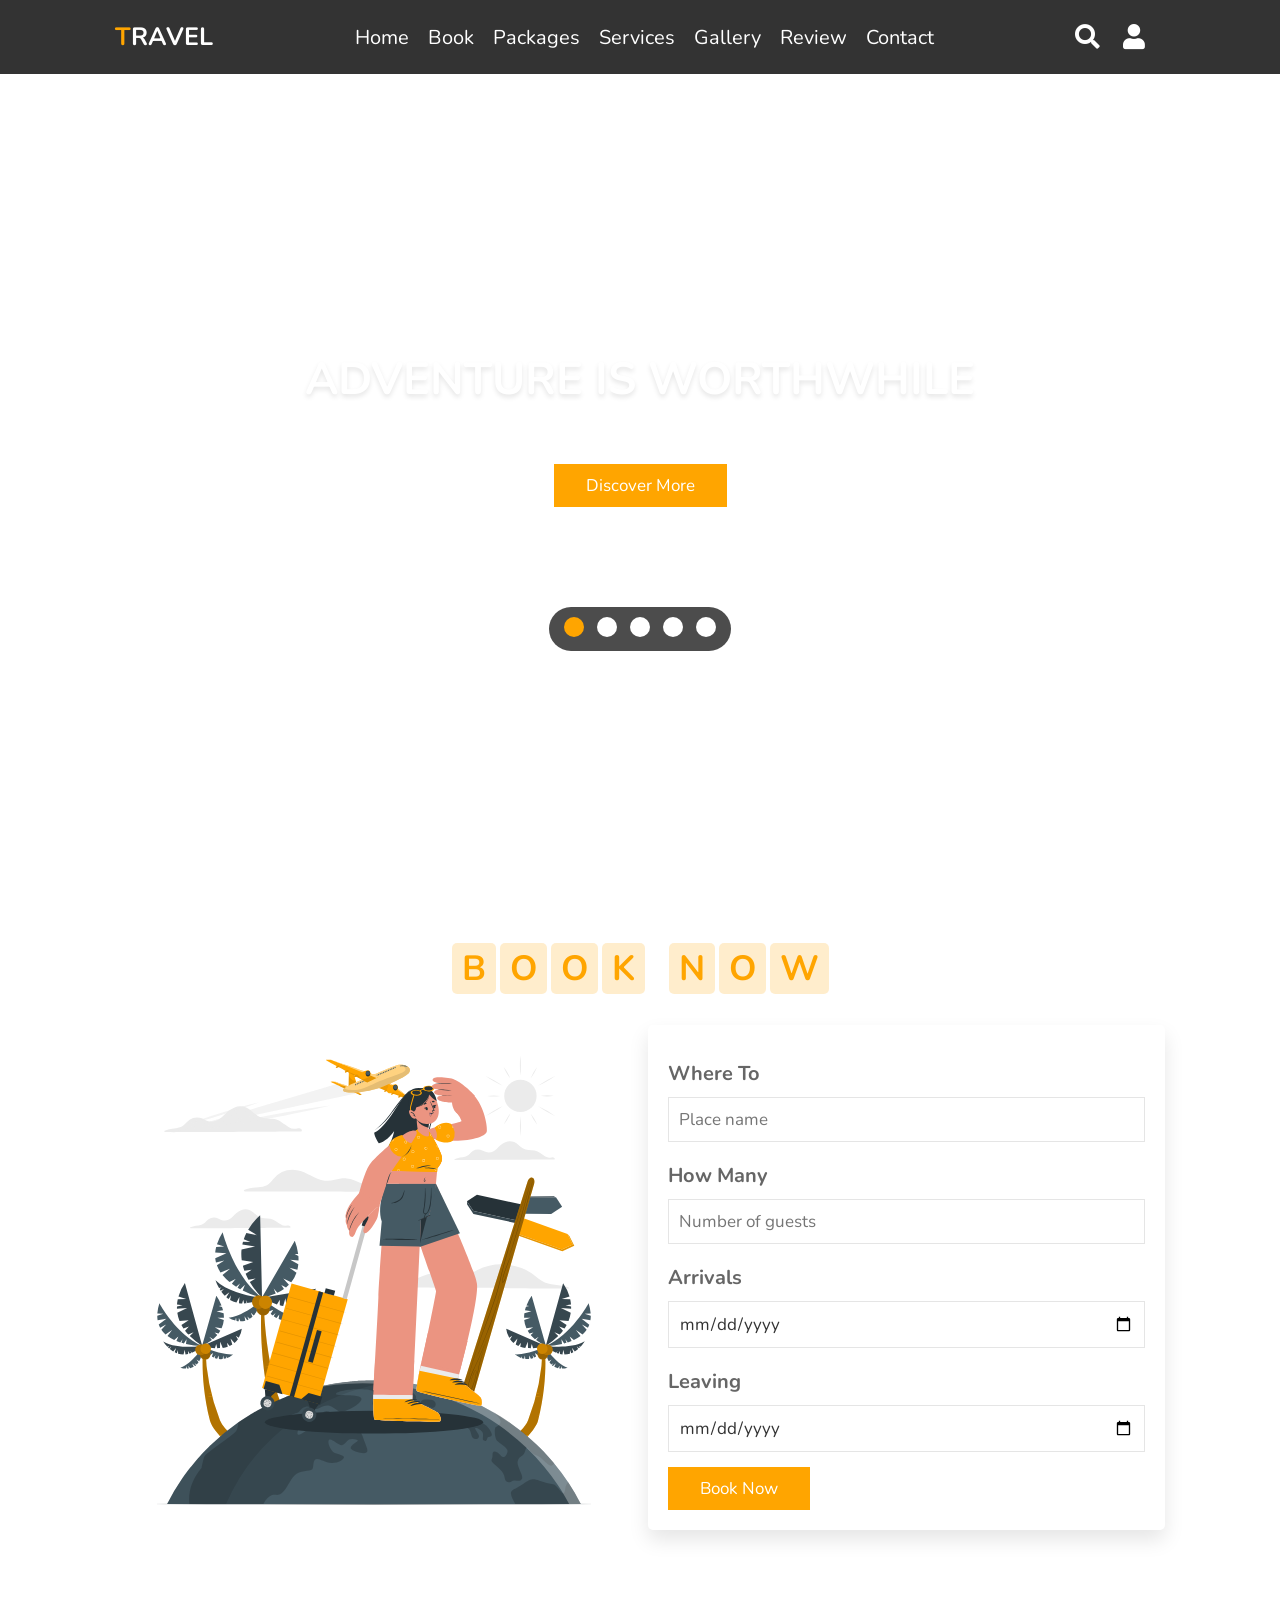
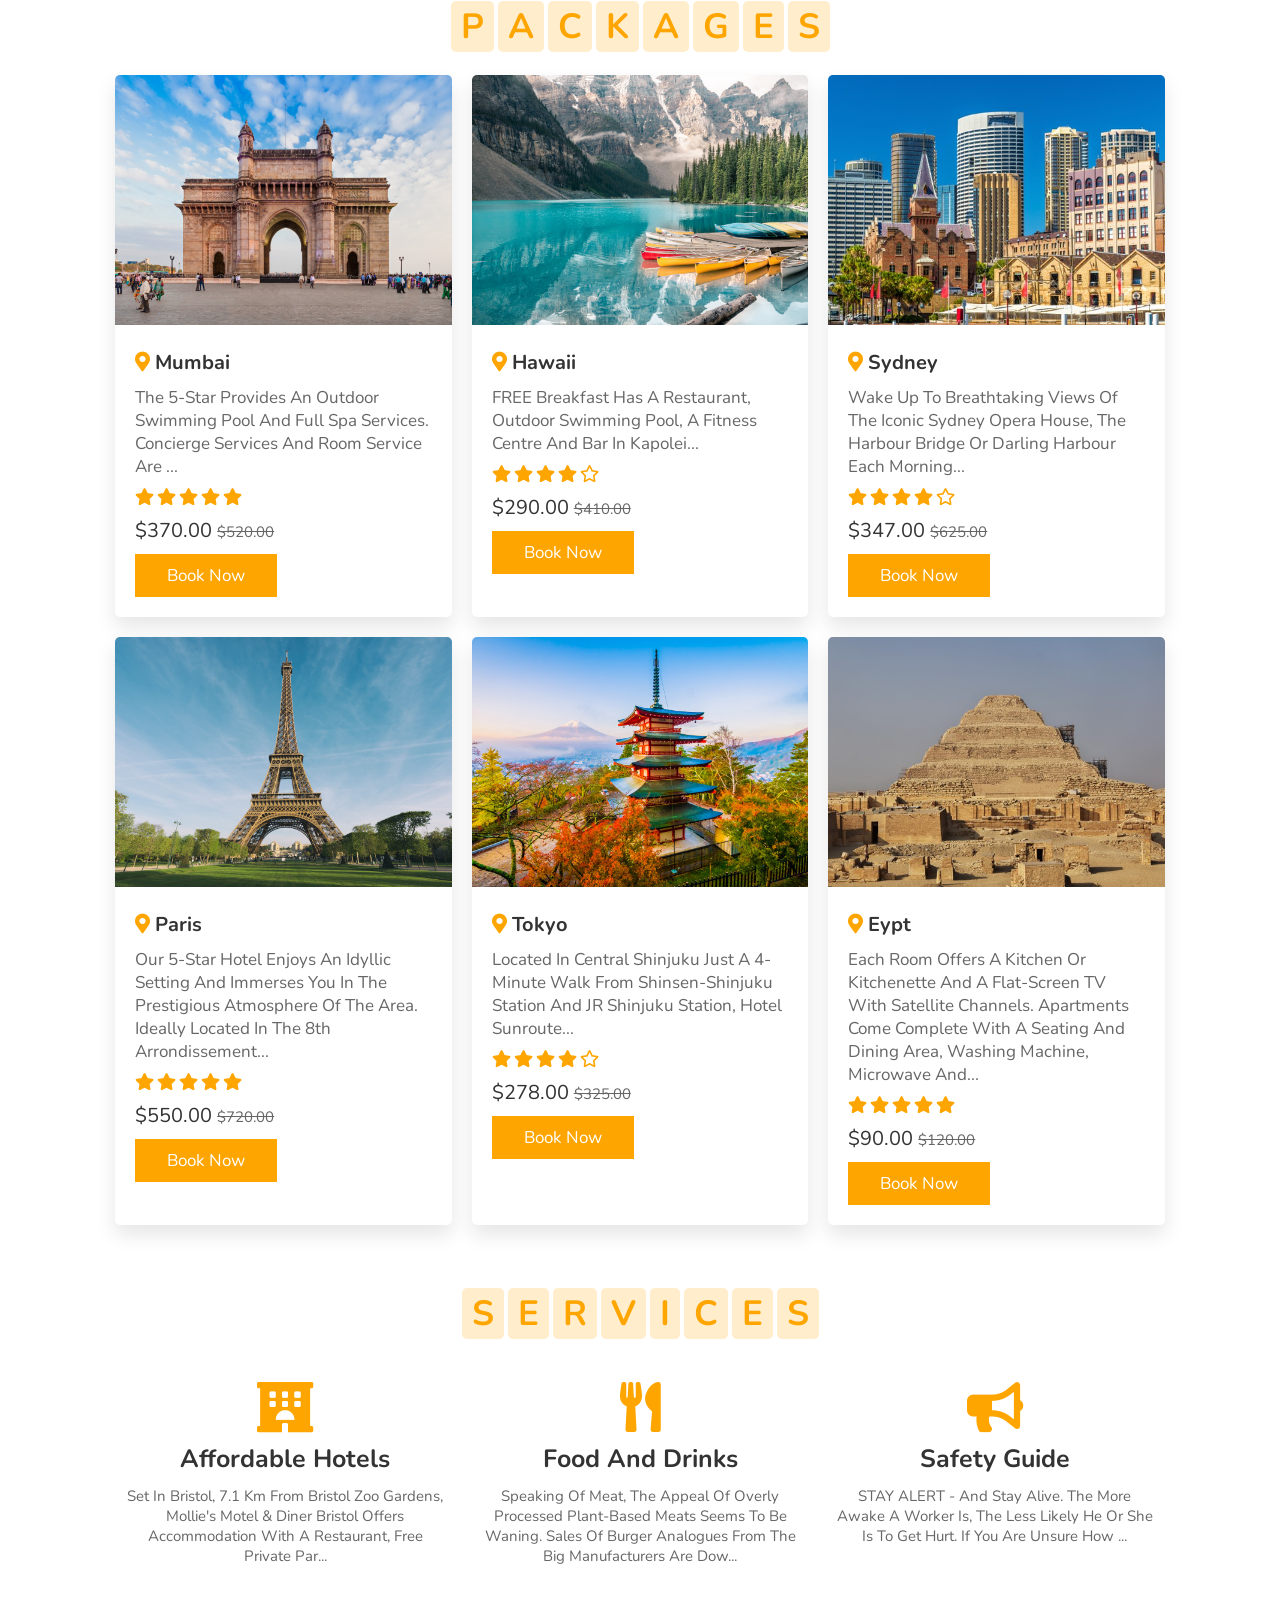
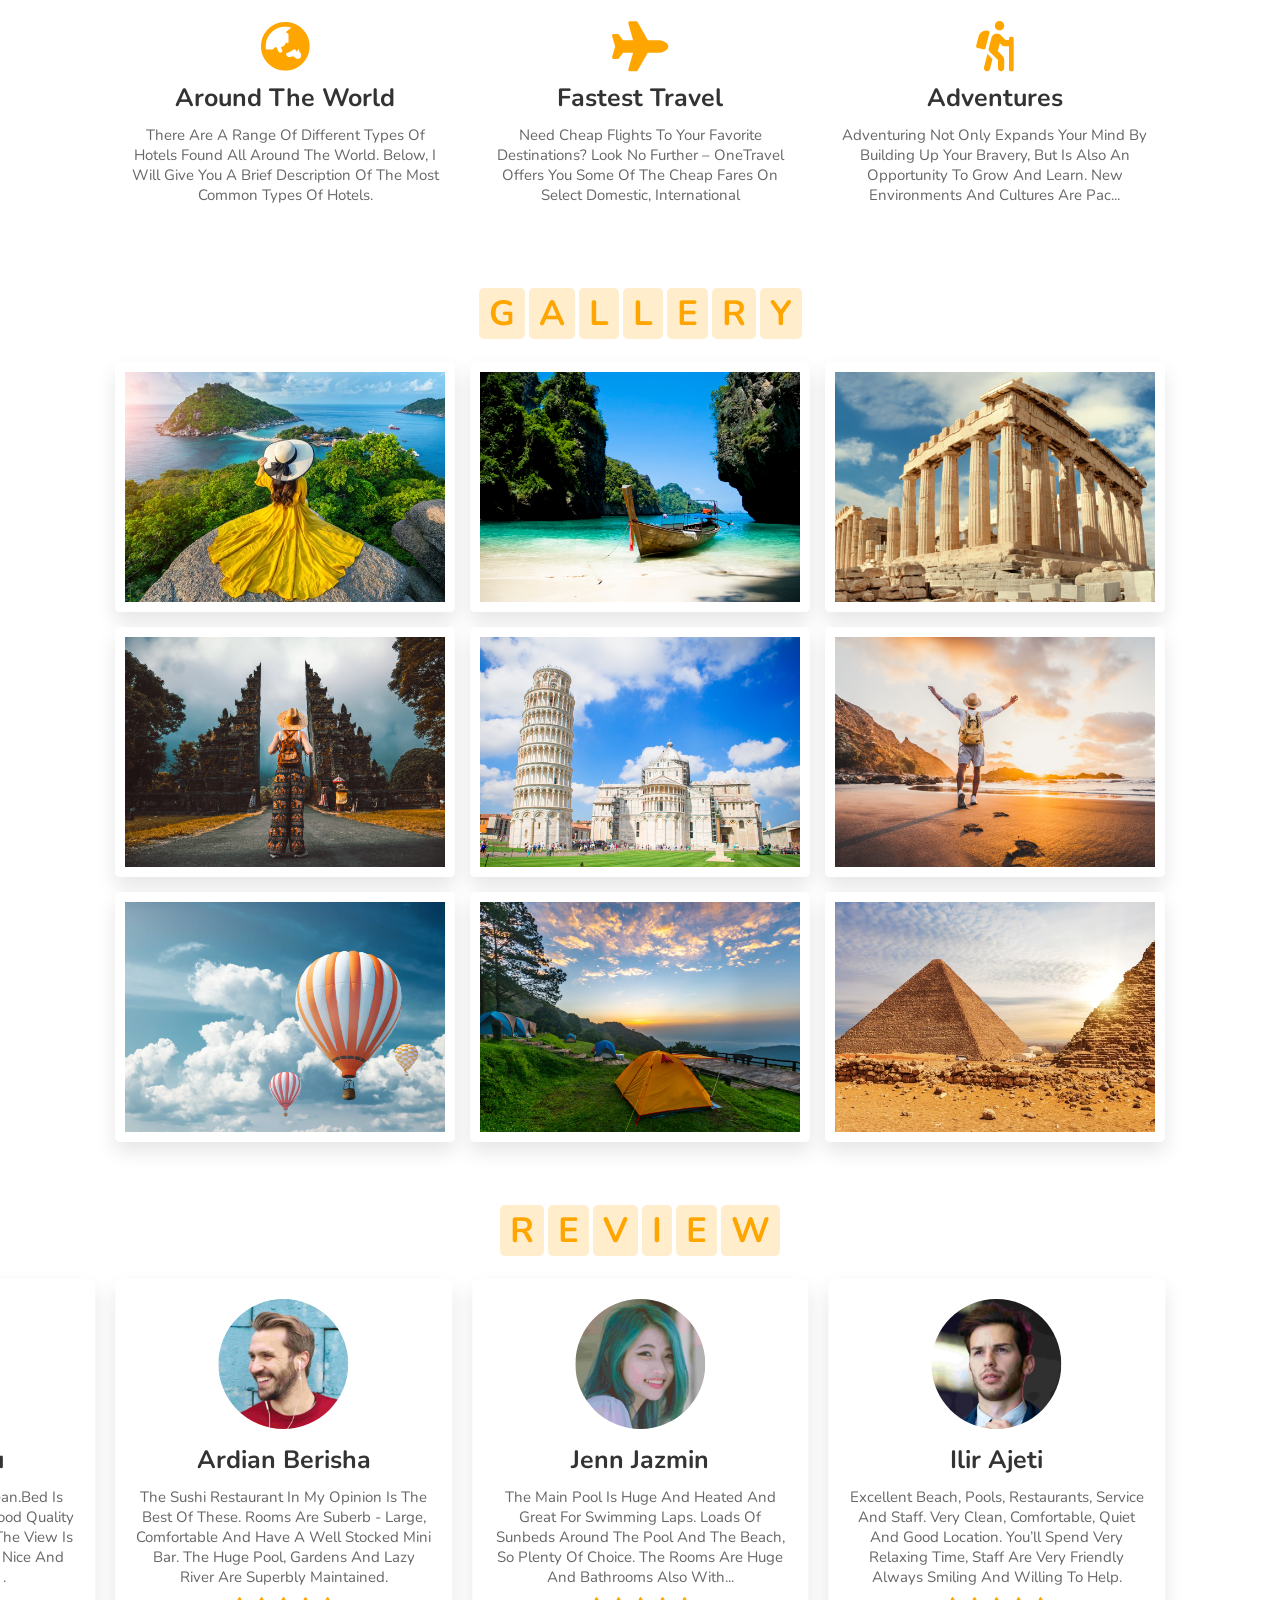
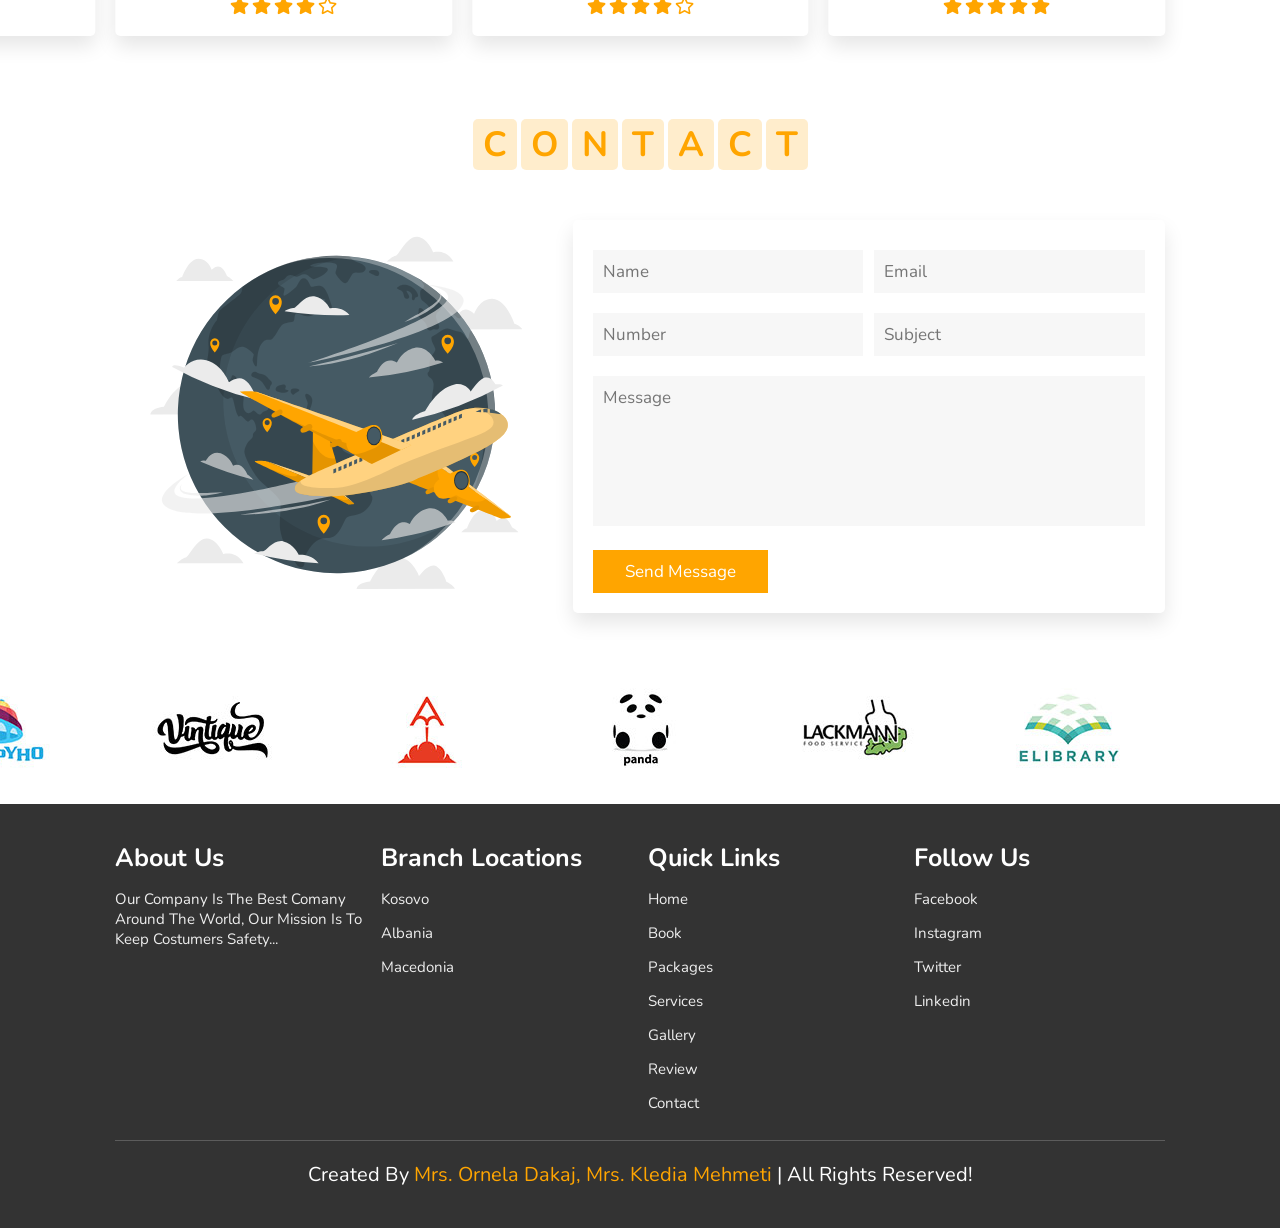
==== index.html @ db39c461 "'edited'" ====
<!DOCTYPE html>
<html lang="en">
<head>
    <meta charset="UTF-8">
    <meta name="viewport" content="width=device-width, initial-scale=1.0">
    <title>Travel</title>

    <link rel="stylesheet" href="https://unpkg.com/swiper/swiper-bundle.min.css" />

    <!-- font awesome cdn link  -->
    <link rel="stylesheet" href="https://cdnjs.cloudflare.com/ajax/libs/font-awesome/5.15.3/css/all.min.css">

    <!-- custom css file link  -->
    <link rel="stylesheet" href="style.css">

</head>
<body>
    
<!-- header section starts  -->

<header>

    <div id="menu-bar" class="fas fa-bars"></div>

    <a href="#" class="logo"><span>T</span>ravel</a>

    <nav class="navbar">
        <a href="#home">home</a>
        <a href="#book">book</a>
        <a href="#packages">packages</a>
        <a href="#services">services</a>
        <a href="#gallery">gallery</a>
        <a href="#review">review</a>
        <a href="#contact">contact</a>
    </nav>

    <div class="icons">
        <i class="fas fa-search" id="search-btn"></i>
        <i class="fas fa-user" id="login-btn"></i>
    </div>

    <form action="" class="search-bar-container">
        <input type="search" id="search-bar" placeholder="search here...">
        <label for="search-bar" class="fas fa-search"></label>
    </form>

</header>

<!-- header section ends -->

<!-- login form container  -->

<div class="login-form-container">

    <i class="fas fa-times" id="form-close"></i>

    <form action="">
        <h3>login</h3>
        <input type="email" class="box" placeholder="enter your email">
        <input type="password" class="box" placeholder="enter your password">
        <input type="submit" value="login now" class="btn">
        <input type="checkbox" id="remember">
        <label for="remember">remember me</label>
        <p>forget password? <a href="resetpassword.html">click here</a></p>
        <p>don't have and account? <a href="register.html">register now</a></p>
    </form>

</div>

<!-- home section starts  -->

<section class="home" id="home">

    <div class="content">
        <h3>adventure is worthwhile</h3>
        <p>dicover new places with us, adventure awaits</p>
        <a href="#" class="btn">discover more</a>
    </div>

    <div class="controls">
        <span class="vid-btn active" data-src="images/vid-1.mp4"></span>
        <span class="vid-btn" data-src="images/vid-2.mp4"></span>
        <span class="vid-btn" data-src="images/vid-3.mp4"></span>
        <span class="vid-btn" data-src="images/vid-4.mp4"></span>
        <span class="vid-btn" data-src="images/vid-5.mp4"></span>
    </div>

    <div class="video-container">
        <video src="images/vid-1.mp4" id="video-slider" loop autoplay muted></video>
    </div>

</section>

<!-- home section ends -->

<!-- book section starts  -->

<section class="book" id="book">

    <h1 class="heading">
        <span>b</span>
        <span>o</span>
        <span>o</span>
        <span>k</span>
        <span class="space"></span>
        <span>n</span>
        <span>o</span>
        <span>w</span>
    </h1>

    <div class="row">

        <div class="image">
            <img src="images/book-img.svg" alt="">
        </div>

        <form action="">
            <div class="inputBox">
                <h3>where to</h3>
                <input type="text" placeholder="Place name">
            </div>
            <div class="inputBox">
                <h3>how many</h3>
                <input type="number" placeholder="Number of guests">
            </div>
            <div class="inputBox">
                <h3>arrivals</h3>
                <input type="date">
            </div>
            <div class="inputBox">
                <h3>leaving</h3>
                <input type="date">
            </div>
            <input type="submit" class="btn" value="book now">
        </form>

    </div>

</section>

<!-- book section ends -->

<!-- packages section starts  -->

<section class="packages" id="packages">

    <h1 class="heading">
        <span>p</span>
        <span>a</span>
        <span>c</span>
        <span>k</span>
        <span>a</span>
        <span>g</span>
        <span>e</span>
        <span>s</span>
    </h1>

    <div class="box-container">

        <div class="box">
            <img src="images/p-1.jpg" alt="">
            <div class="content">
                <h3> <i class="fas fa-map-marker-alt"></i> mumbai </h3>
                <p>The 5-star provides an outdoor swimming pool and full spa services. Concierge services and room service are ...</p>
                <div class="stars">
                    <i class="fas fa-star"></i>
                    <i class="fas fa-star"></i>
                    <i class="fas fa-star"></i>
                    <i class="fas fa-star"></i>
                    <i class="fas fa-star"></i>
                </div>
                <div class="price"> $370.00 <span>$520.00</span> </div>
                <a href="#" class="btn">book now</a>
            </div>
        </div>

        <div class="box">
            <img src="images/p-2.jpg" alt="">
            <div class="content">
                <h3> <i class="fas fa-map-marker-alt"></i> hawaii </h3>
                <p>FREE Breakfast has a restaurant, outdoor swimming pool, a fitness centre and bar in Kapolei...</p>
                <div class="stars">
                    <i class="fas fa-star"></i>
                    <i class="fas fa-star"></i>
                    <i class="fas fa-star"></i>
                    <i class="fas fa-star"></i>
                    <i class="far fa-star"></i>
                </div>
                <div class="price"> $290.00 <span>$410.00</span> </div>
                <a href="#" class="btn">book now</a>
            </div>
        </div>

        <div class="box">
            <img src="images/p-3.jpg" alt="">
            <div class="content">
                <h3> <i class="fas fa-map-marker-alt"></i> sydney </h3>
                <p>Wake up to breathtaking views of the iconic Sydney Opera House, the Harbour Bridge or Darling Harbour each morning...</p>
                <div class="stars">
                    <i class="fas fa-star"></i>
                    <i class="fas fa-star"></i>
                    <i class="fas fa-star"></i>
                    <i class="fas fa-star"></i>
                    <i class="far fa-star"></i>
                </div>
                <div class="price"> $347.00 <span>$625.00</span> </div>
                <a href="#" class="btn">book now</a>
            </div>
        </div>

        <div class="box">
            <img src="images/p-4.jpg" alt="">
            <div class="content">
                <h3> <i class="fas fa-map-marker-alt"></i> paris </h3>
                <p>Our 5-star hotel enjoys an idyllic setting and immerses you in the prestigious atmosphere of the area. Ideally located in the 8th arrondissement...</p>
                <div class="stars">
                    <i class="fas fa-star"></i>
                    <i class="fas fa-star"></i>
                    <i class="fas fa-star"></i>
                    <i class="fas fa-star"></i>
                    <i class="fas fa-star"></i>
                </div>
                <div class="price"> $550.00 <span>$720.00</span> </div>
                <a href="#" class="btn">book now</a>
            </div>
        </div>

        <div class="box">
            <img src="images/p-5.jpg" alt="">
            <div class="content">
                <h3> <i class="fas fa-map-marker-alt"></i> tokyo </h3>
                <p>Located in central Shinjuku just a 4-minute walk from Shinsen-Shinjuku Station and JR Shinjuku Station, Hotel Sunroute...</p>
                <div class="stars">
                    <i class="fas fa-star"></i>
                    <i class="fas fa-star"></i>
                    <i class="fas fa-star"></i>
                    <i class="fas fa-star"></i>
                    <i class="far fa-star"></i>
                </div>
                <div class="price"> $278.00 <span>$325.00</span> </div>
                <a href="#" class="btn">book now</a>
            </div>
        </div>

        <div class="box">
            <img src="images/p-6.jpg" alt="">
            <div class="content">
                <h3> <i class="fas fa-map-marker-alt"></i> eypt </h3>
                <p>Each room offers a kitchen or kitchenette and a flat-screen TV with satellite channels. Apartments come complete with a seating and dining area, washing machine, microwave and...</p>
                <div class="stars">
                    <i class="fas fa-star"></i>
                    <i class="fas fa-star"></i>
                    <i class="fas fa-star"></i>
                    <i class="fas fa-star"></i>
                    <i class="fas fa-star"></i>
                </div>
                <div class="price"> $90.00 <span>$120.00</span> </div>
                <a href="#" class="btn">book now</a>
            </div>
        </div>

    </div>

</section>

<!-- packages section ends -->

<!-- services section starts  -->

<section class="services" id="services">

    <h1 class="heading">
        <span>s</span>
        <span>e</span>
        <span>r</span>
        <span>v</span>
        <span>i</span>
        <span>c</span>
        <span>e</span>
        <span>s</span>
    </h1>

    <div class="box-container">

        <div class="box">
            <i class="fas fa-hotel"></i>
            <h3>affordable hotels</h3>
            <p>Set in Bristol, 7.1 km from Bristol Zoo Gardens, Mollie's Motel & Diner Bristol offers accommodation with a restaurant, free private par...</p>
        </div>
        <div class="box">
            <i class="fas fa-utensils"></i>
            <h3>food and drinks</h3>
            <p>Speaking of meat, the appeal of overly processed plant-based meats seems to be waning. Sales of burger analogues from the big manufacturers are dow...</p>
        </div>
        <div class="box">
            <i class="fas fa-bullhorn"></i>
            <h3>safety guide</h3>
            <p>STAY ALERT - and stay alive. The more awake a worker is, the less likely he or she is to get hurt. If you are unsure how ...</p>
        </div>
        <div class="box">
            <i class="fas fa-globe-asia"></i>
            <h3>around the world</h3>
            <p>There are a range of different types of hotels found all around the world. Below, I will give you a brief description of the most common types of hotels.</p>
        </div>
        <div class="box">
            <i class="fas fa-plane"></i>
            <h3>fastest travel</h3>
            <p>Need cheap flights to your favorite destinations? Look no further – OneTravel offers you some of the cheap fares on select domestic, international</p>
        </div>
        <div class="box">
            <i class="fas fa-hiking"></i>
            <h3>adventures</h3>
            <p>Adventuring not only expands your mind by building up your bravery, but is also an opportunity to grow and learn. New environments and cultures are pac...</p>
        </div>

    </div>

</section>

<!-- services section ends -->

<!-- gallery section starts  -->

<section class="gallery" id="gallery">

    <h1 class="heading">
        <span>g</span>
        <span>a</span>
        <span>l</span>
        <span>l</span>
        <span>e</span>
        <span>r</span>
        <span>y</span>
    </h1>

    <div class="box-container">

        <div class="box">
            <img src="images/g-1.jpg" alt="">
            <div class="content">
                <h3>Albania</h3>    
                <a href="#" class="btn">see more</a>
            </div>
        </div>
        <div class="box">
            <img src="images/g-2.jpg" alt="">
            <div class="content">
                <h3>Maldives</h3>
                <a href="#" class="btn">see more</a>
            </div>
        </div>
        <div class="box">
            <img src="images/g-3.jpg" alt="">
            <div class="content">
                <h3>Rome</h3>
                <a href="#" class="btn">see more</a>
            </div>
        </div>
        <div class="box">
            <img src="images/g-4.jpg" alt="">
            <div class="content">
                <h3>Greece</h3>
                <a href="#" class="btn">see more</a>
            </div>
        </div>
        <div class="box">
            <img src="images/g-5.jpg" alt="">
            <div class="content">
                <h3>Italy</h3>
                <a href="#" class="btn">see more</a>
            </div>
        </div>
        <div class="box">
            <img src="images/g-6.jpg" alt="">
            <div class="content">
                <h3>Mumbai</h3>
                <a href="#" class="btn">see more</a>
            </div>
        </div>
        <div class="box">
            <img src="images/g-7.jpg" alt="">
            <div class="content">
                <h3>Turkey</h3>
                <a href="#" class="btn">see more</a>
            </div>
        </div>
        <div class="box">
            <img src="images/g-8.jpg" alt="">
            <div class="content">
                <h3>Canada</h3>
                <a href="#" class="btn">see more</a>
            </div>
        </div>
        <div class="box">
            <img src="images/g-9.jpg" alt="">
            <div class="content">
                <h3>Egypt</h3>
                <a href="#" class="btn">see more</a>
            </div>
        </div>

    </div>

</section>

<!-- gallery section ends -->

<!-- review section starts  -->

<section class="review" id="review">

    <h1 class="heading">
        <span>r</span>
        <span>e</span>
        <span>v</span>
        <span>i</span>
        <span>e</span>
        <span>w</span>
    </h1>

    <div class="swiper-container review-slider">

        <div class="swiper-wrapper">

            <div class="swiper-slide">
                <div class="box">
                    <img src="images/pic1.png" alt="">
                    <h3>diola kryeziu</h3>
                    <p>Room is very spacious and clean.bed is comfortable and bed linen is good quality . I booked sea view room and the view is amazing ! The private beach is nice and easy to get a sunbed .</p>
                    <div class="stars">
                        <i class="fas fa-star"></i>
                        <i class="fas fa-star"></i>
                        <i class="fas fa-star"></i>
                        <i class="fas fa-star"></i>
                        <i class="fas fa-star"></i>
                    </div>
                </div>
            </div>
            <div class="swiper-slide">
                <div class="box">
                    <img src="images/pic2.png" alt="">
                    <h3>ardian berisha</h3>
                    <p>The Sushi restaurant in my opinion is the best of these. Rooms are suberb - large, comfortable and have a well stocked mini bar. The huge pool, gardens and lazy river are superbly maintained.</p>
                    <div class="stars">
                        <i class="fas fa-star"></i>
                        <i class="fas fa-star"></i>
                        <i class="fas fa-star"></i>
                        <i class="fas fa-star"></i>
                        <i class="far fa-star"></i>
                    </div>
                </div>
            </div>
            <div class="swiper-slide">
                <div class="box">
                    <img src="images/pic3.png" alt="">
                    <h3>jenn jazmin</h3>
                    <p>The main pool is huge and heated and great for swimming laps. Loads of sunbeds around the pool and the beach, so plenty of choice. The rooms are huge and bathrooms also with...</p>
                    <div class="stars">
                        <i class="fas fa-star"></i>
                        <i class="fas fa-star"></i>
                        <i class="fas fa-star"></i>
                        <i class="fas fa-star"></i>
                        <i class="far fa-star"></i>
                    </div>
                </div>
            </div>
            <div class="swiper-slide">
                <div class="box">
                    <img src="images/pic4.png" alt="">
                    <h3>ilir ajeti</h3>
                    <p>Excellent beach, pools, restaurants, service and staff. Very clean, comfortable, quiet and good location. You’ll spend very relaxing time, staff are very friendly always smiling and willing to help.</p>
                    <div class="stars">
                        <i class="fas fa-star"></i>
                        <i class="fas fa-star"></i>
                        <i class="fas fa-star"></i>
                        <i class="fas fa-star"></i>
                        <i class="fas fa-star"></i>
                    </div>
                </div>
            </div>

        </div>

    </div>

</section>

<!-- review section ends -->

<!-- contact section starts  -->

<section class="contact" id="contact">
    
    <h1 class="heading">
        <span>c</span>
        <span>o</span>
        <span>n</span>
        <span>t</span>
        <span>a</span>
        <span>c</span>
        <span>t</span>
    </h1>

    <div class="row">

        <div class="image">
            <img src="images/contact-img.svg" alt="">
        </div>

        <form action="">
            <div class="inputBox">
                <input type="text" placeholder="Name">
                <input type="email" placeholder="Email">
            </div>
            <div class="inputBox">
                <input type="number" placeholder="Number">
                <input type="text" placeholder="Subject">
            </div>
            <textarea placeholder="Message" name="" id="" cols="30" rows="10"></textarea>
            <input type="submit" class="btn" value="send message">
        </form>

    </div>
    
</section>

<!-- contact section ends -->

<!-- brand section  -->
<section class="brand-container">

    <div class="swiper-container brand-slider">
        <div class="swiper-wrapper">
            <div class="swiper-slide"><img src="images/1.jpg" alt=""></div>
            <div class="swiper-slide"><img src="images/2.jpg" alt=""></div>
            <div class="swiper-slide"><img src="images/3.jpg" alt=""></div>
            <div class="swiper-slide"><img src="images/4.jpg" alt=""></div>
            <div class="swiper-slide"><img src="images/5.jpg" alt=""></div>
            <div class="swiper-slide"><img src="images/6.jpg" alt=""></div>
        </div>
    </div>

</section>

<!-- footer section  -->

<section class="footer">

    <div class="box-container">

        <div class="box">
            <h3>about us</h3>
            <p>Our company is the best comany around the world, our mission is to keep costumers safety...</p>
        </div>
        <div class="box">
            <h3>branch locations</h3>
            <a href="#">kosovo</a>
            <a href="#">albania</a>
            <a href="#">macedonia</a>
        </div>
        <div class="box">
            <h3>quick links</h3>
            <a href="#">home</a>
            <a href="#">book</a>
            <a href="#">packages</a>
            <a href="#">services</a>
            <a href="#">gallery</a>
            <a href="#">review</a>
            <a href="#">contact</a>
        </div>
        <div class="box">
            <h3>follow us</h3>
            <a href="#">facebook</a>
            <a href="#">instagram</a>
            <a href="#">twitter</a>
            <a href="#">linkedin</a>
        </div>

    </div>

    <h1 class="credit"> created by <span> mrs. Ornela Dakaj, mrs. Kledia Mehmeti</span> | all rights reserved! </h1>

</section>
















<script src="https://unpkg.com/swiper/swiper-bundle.min.js"></script>

<!-- custom js file link  -->
<script src="script.js"></script>

</body>
</html>
---- style.css ----
@import url('https://fonts.googleapis.com/css2?family=Nunito:wght@200;300;400;600;700&display=swap');

:root{
  --orange:#ffa500;
}

*{
  font-family: 'Nunito', sans-serif;
  margin:0; padding:0;
  box-sizing: border-box;
  text-transform: capitalize;
  outline: none; border:none;
  text-decoration: none;
  transition: all .2s linear;
}

*::selection{
  background:var(--orange);
  color:#fff;
}

html{
  font-size: 62.5%;
  overflow-x: hidden;
  scroll-padding-top: 6rem;
  scroll-behavior: smooth;
}

section{
  padding:2rem 9%;
}

.heading{
  text-align: center;
  padding:2.5rem 0
}

.heading span{
  font-size: 3.5rem;
  background:rgba(255, 165, 0,.2);
  color:var(--orange);
  border-radius: .5rem;
  padding:.2rem 1rem;
}

.heading span.space{
  background:none;
}

.btn{
  display: inline-block;
  margin-top: 1rem;
  background:var(--orange);
  color:#fff;
  padding:.8rem 3rem;
  border:.2rem solid var(--orange);
  cursor: pointer;
  font-size: 1.7rem;
}

.btn:hover{
  background:rgba(255, 165, 0,.2);
  color:var(--orange);
}

header{
  position: fixed;
  top:0; left: 0; right:0;
  background:#333;
  z-index: 1000;
  display: flex;
  align-items: center;
  justify-content: space-between;
  padding:2rem 9%;
}

header .logo{
  font-size: 2.5rem;
  font-weight: bolder;
  color:#fff;
  text-transform: uppercase;
}

header .logo span{
  color:var(--orange);
}

header .navbar a{
  color:#fff;
  font-size: 2rem;
  margin:0 .8rem;
}

header .navbar a:hover{
  color:var(--orange);
}

header .icons i{
  font-size: 2.5rem;
  color:#fff;
  cursor: pointer;
  margin-right: 2rem;
}

header .icons i:hover{
  color:var(--orange);
}

header .search-bar-container{
  position: absolute;
  top:100%; left: 0; right:0;
  padding:1.5rem 2rem;
  background:#333;
  border-top: .1rem solid rgba(255,255,255,.2);
  display: flex;
  align-items: center;
  z-index: 1001;
  clip-path: polygon(0 0, 100% 0, 100% 0, 0 0);
}

header .search-bar-container.active{
  clip-path: polygon(0 0, 100% 0, 100% 100%, 0 100%);
}

header .search-bar-container #search-bar{
  width:100%;
  padding:1rem;
  text-transform: none;
  color:#333;
  font-size: 1.7rem;
  border-radius: .5rem;
}

header .search-bar-container label{
  color:#fff;
  cursor: pointer;
  font-size: 3rem;
  margin-left: 1.5rem;
}

header .search-bar-container label:hover{
  color:var(--orange);
}

.login-form-container{
  position: fixed;
  top:-120%; left: 0;
  z-index: 10000;
  min-height: 100vh;
  width:100%;
  background:rgba(0,0,0,.7);
  display: flex;
  align-items: center;
  justify-content: center;
}

.login-form-container.active{
  top:0;
}

.login-form-container form{
  margin:2rem;
  padding:1.5rem 2rem;
  border-radius: .5rem;
  background:#fff;
  width:50rem;
}

.login-form-container form h3{
  font-size: 3rem;
  color:#444;
  text-transform: uppercase;
  text-align: center;
  padding:1rem 0;
}

.login-form-container form .box{
  width:100%;
  padding:1rem;
  font-size: 1.7rem;
  color:#333;
  margin:.6rem 0;
  border:.1rem solid rgba(0,0,0,.3);
  text-transform: none;
}

.login-form-container form .box:focus{
  border-color: var(--orange);;
}

.login-form-container form #remember{
  margin:2rem 0;
}

.login-form-container form label{
  font-size: 1.5rem;
}

.login-form-container form .btn{
  display: block;
  width:100%;
}

.login-form-container form p{
  padding:.5rem 0;
  font-size: 1.5rem;
  color:#666;
}

.login-form-container form p a{
  color:var(--orange);
}

.login-form-container form p a:hover{
  color:#333;
  text-decoration: underline;
}

.login-form-container #form-close{
  position: absolute;
  top:2rem; right:3rem;
  font-size: 5rem;
  color:#fff;
  cursor: pointer;
}

#menu-bar{
  color:#fff;
  border:.1rem solid #fff;
  border-radius: .5rem;
  font-size: 3rem;
  padding:.5rem 1.2rem;
  cursor: pointer;
  display: none;
}

.home{
  min-height: 100vh;
  display: flex;
  align-items: center;
  justify-content: center;
  flex-flow: column;
  position: relative;
  z-index: 0;
}

.home .content{
  text-align: center;
}

.home .content h3{
  font-size: 4.5rem;
  color:#fff;
  text-transform: uppercase;
  text-shadow: 0 .3rem .5rem rgba(0,0,0,.1);
}

.home .content p{
  font-size: 2.5rem;
  color:#fff;
  padding:.5rem 0;
}

.home .video-container video{
  position: absolute;
  top:0; left: 0;
  z-index: -1;
  height: 100%;
  width:100%;
  object-fit: cover;
}

.home .controls{
  padding:1rem;
  border-radius: 5rem;
  background:rgba(0,0,0,.7);
  position: relative;
  top:10rem;
}

.home .controls .vid-btn{
  height:2rem;
  width:2rem;
  display: inline-block;
  border-radius: 50%;
  background:#fff;
  cursor: pointer;
  margin:0 .5rem;
}

.home .controls .vid-btn.active{
  background:var(--orange);
}

.book .row{
  display: flex;
  flex-wrap: wrap;
  gap:1.5rem;
  align-items: center;
}

.book .row .image{
  flex:1 1 40rem;
}

.book .row .image img{
  width:100%;
}

.book .row form{
  flex:1 1 40rem;
  padding:2rem;
  box-shadow: 0 1rem 2rem rgba(0,0,0,.1);
  border-radius: .5rem;
}

.book .row form .inputBox{
  padding:.5rem 0;
}

.book .row form .inputBox input{
  width:100%;
  padding:1rem;
  border:.1rem solid rgba(0,0,0,.1);
  font-size: 1.7rem;
  color:#333;
  text-transform: none;
}

.book .row form .inputBox h3{
  font-size: 2rem;
  padding:1rem 0;
  color:#666;
}

.packages .box-container{
  display: flex;
  flex-wrap: wrap;
  gap:2rem;
}

.packages .box-container .box{
  flex:1 1 30rem;
  border-radius: .5rem;
  overflow: hidden;
  box-shadow: 0 1rem 2rem rgba(0,0,0,.1);
}

.packages .box-container .box img{
  height: 25rem;
  width:100%;
  object-fit: cover;
}

.packages .box-container .box .content{
  padding:2rem;
}

.packages .box-container .box .content h3{
  font-size:2rem;
  color:#333;
}

.packages .box-container .box .content h3 i{
  color:var(--orange);
}

.packages .box-container .box .content p{
  font-size:1.7rem;
  color:#666;
  padding:1rem 0;
}

.packages .box-container .box .content .stars i{
  font-size:1.7rem;
  color:var(--orange);
}

.packages .box-container .box .content .price{
  font-size: 2rem;
  color:#333;
  padding-top: 1rem;
}

.packages .box-container .box .content .price span{
  color:#666;
  font-size: 1.5rem;
  text-decoration: line-through;
}

.services .box-container{
  display: flex;
  flex-wrap: wrap;
  gap:1.5rem;
}

.services .box-container .box{
  flex: 1 1 30rem;
  border-radius: .5rem;
  padding:1rem;
  text-align: center;
}

.services .box-container .box i{
  padding:1rem;
  font-size: 5rem;
  color:var(--orange);
}

.services .box-container .box h3{
  font-size: 2.5rem;
  color:#333;
}

.services .box-container .box p{
  font-size: 1.5rem;
  color:#666;
  padding:1rem 0;
}

.services .box-container .box:hover{
  box-shadow: 0 1rem 2rem rgba(0,0,0,.1);
}

.gallery .box-container{
  display: flex;
  flex-wrap: wrap;
  gap:1.5rem;
}

.gallery .box-container .box{
  overflow: hidden;
  box-shadow: 0 1rem 2rem rgba(0,0,0,.1);
  border:1rem solid #fff;
  border-radius: .5rem;
  flex:1 1 30rem;
  height: 25rem;
  position: relative;
}

.gallery .box-container .box img{
  height: 100%;
  width:100%;
  object-fit: cover;
}

.gallery .box-container .box .content{
  position: absolute;
  top:-100%; left:0;
  height: 100%;
  width:100%;
  text-align: center;
  background:rgba(0,0,0,.7);
  padding:2rem;
  padding-top: 5rem;
}

.gallery .box-container .box:hover .content{
  top:0;
}

.gallery .box-container .box .content h3{
  font-size: 2.5rem;
  color:var(--orange);
}

.gallery .box-container .box .content p{
  font-size: 1.5rem;
  color:#eee;
  padding:.5rem 0;
}

.review .review-slider{
  padding-bottom: 2rem;
}

.review .box{
  padding:2rem;
  text-align: center;
  box-shadow: 0 1rem 2rem rgba(0,0,0,.1);
  border-radius: .5rem;
}

.review .box img{
  height:13rem;
  width:13rem;
  border-radius: 50%;
  object-fit: cover;
  margin-bottom: 1rem;
}

.review .box h3{
  color:#333;
  font-size: 2.5rem;
}

.review .box p{
  color:#666;
  font-size: 1.5rem;
  padding:1rem 0;
}

.review .box .stars i{
  color:var(--orange);
  font-size: 1.7rem;
}

.contact .row{
  display: flex;
  flex-wrap: wrap;
  gap:1.5rem;
  align-items: center;
}

.contact .row .image{
  flex:1 1 35rem;
}

.contact .row .image img{
  width:100%;
}

.contact .row form{
  flex:1 1 50rem;
  padding:2rem;
  box-shadow: 0 1rem 2rem rgba(0,0,0,.1);
  border-radius: .5rem;
}

.contact .row form .inputBox{
  display: flex;
  flex-wrap: wrap;
  justify-content: space-between;
}

.contact .row form .inputBox input, .contact .row form textarea{
  width:49%;
  margin:1rem 0;
  padding:1rem;
  font-size: 1.7rem;
  color:#333;
  background:#f7f7f7;
  text-transform: none;
}

.contact .row form textarea{
  height: 15rem;
  resize: none;
  width:100%;
}

.brand-container{
  text-align: center;
}

.footer{
  background:#333;
}

.footer .box-container{
  display: flex;
  flex-wrap: wrap;
  gap:1.5rem;
}

.footer .box-container .box{
  padding:1rem 0;
  flex:1 1 25rem;
}

.footer .box-container .box h3{
  font-size: 2.5rem;
  padding:.7rem 0;
  color:#fff;
}

.footer .box-container .box p{
  font-size: 1.5rem;
  padding:.7rem 0;
  color:#eee;
}

.footer .box-container .box a{
  display: block;
  font-size: 1.5rem;
  padding:.7rem 0;
  color:#eee;
}

.footer .box-container .box a:hover{
  color:var(--orange);
  text-decoration: underline;
}

.footer .credit{
  text-align: center;
  padding:2rem 1rem;
  margin-top: 1rem;
  font-size: 2rem;
  font-weight: normal;
  color:#fff;
  border-top: .1rem solid rgba(255,255,255,.2);
}

.footer .credit span{
  color:var(--orange);
}
















/* media queries  */

@media (max-width:1200px){

  html{
    font-size: 55%;
  }

}

@media (max-width:991px){

  header{
    padding:2rem;
  }

  section{
    padding:2rem;
  }

}

@media (max-width:768px){

  #menu-bar{
    display: initial;
  }

  header .navbar{
    position: absolute;
    top:100%; right:0; left: 0;
    background: #333;
    border-top: .1rem solid rgba(255,255,255,.2);
    padding:1rem 2rem;
    clip-path: polygon(0 0, 100% 0, 100% 0, 0 0);
  }

  header .navbar.active{
    clip-path: polygon(0 0, 100% 0, 100% 100%, 0 100%);
  }

  header .navbar a{
    display: block;
    border-radius: .5rem;
    padding:1.5rem;
    margin:1.5rem 0;    
    background:#222;
  }

}

@media (max-width:450px){

  html{
    font-size: 50%;
  }

  .heading span{
    font-size: 2.5rem;
  }

  .contact .row form .inputBox input{
    width:100%;
  }

}
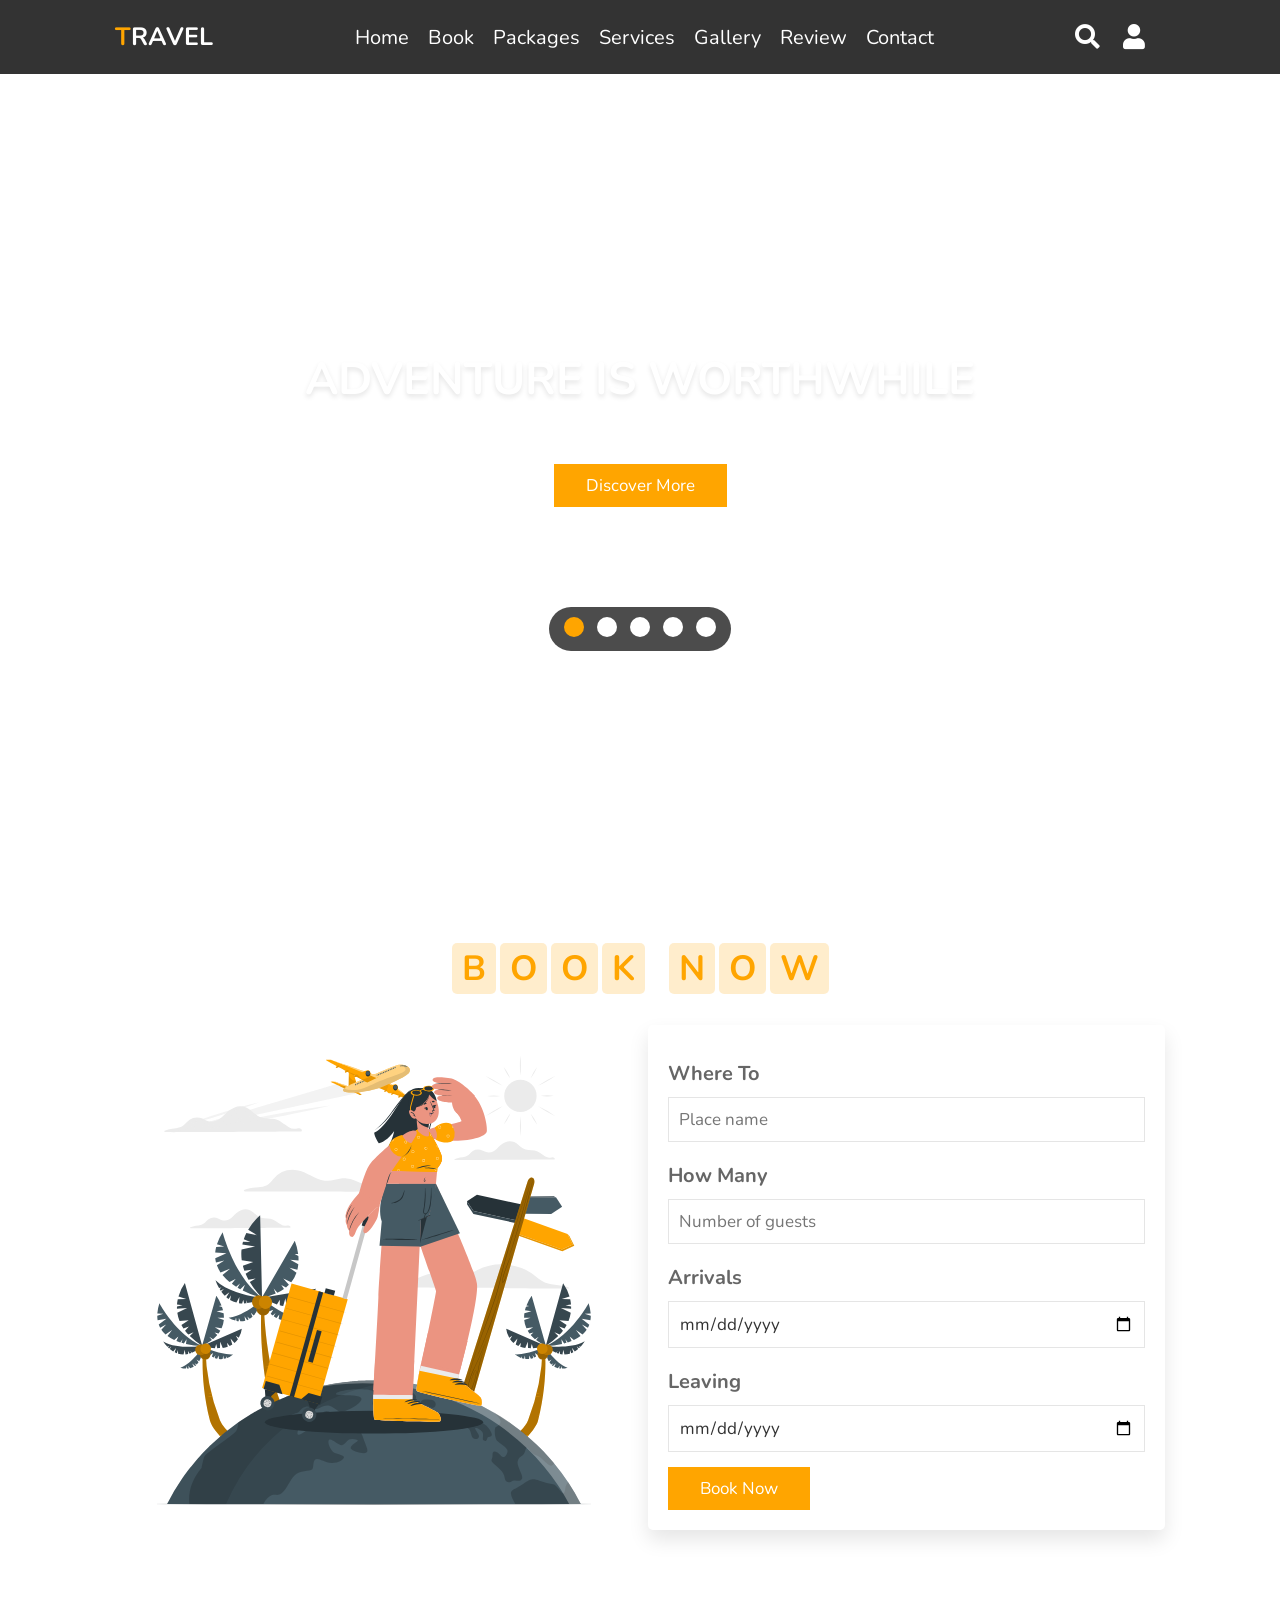
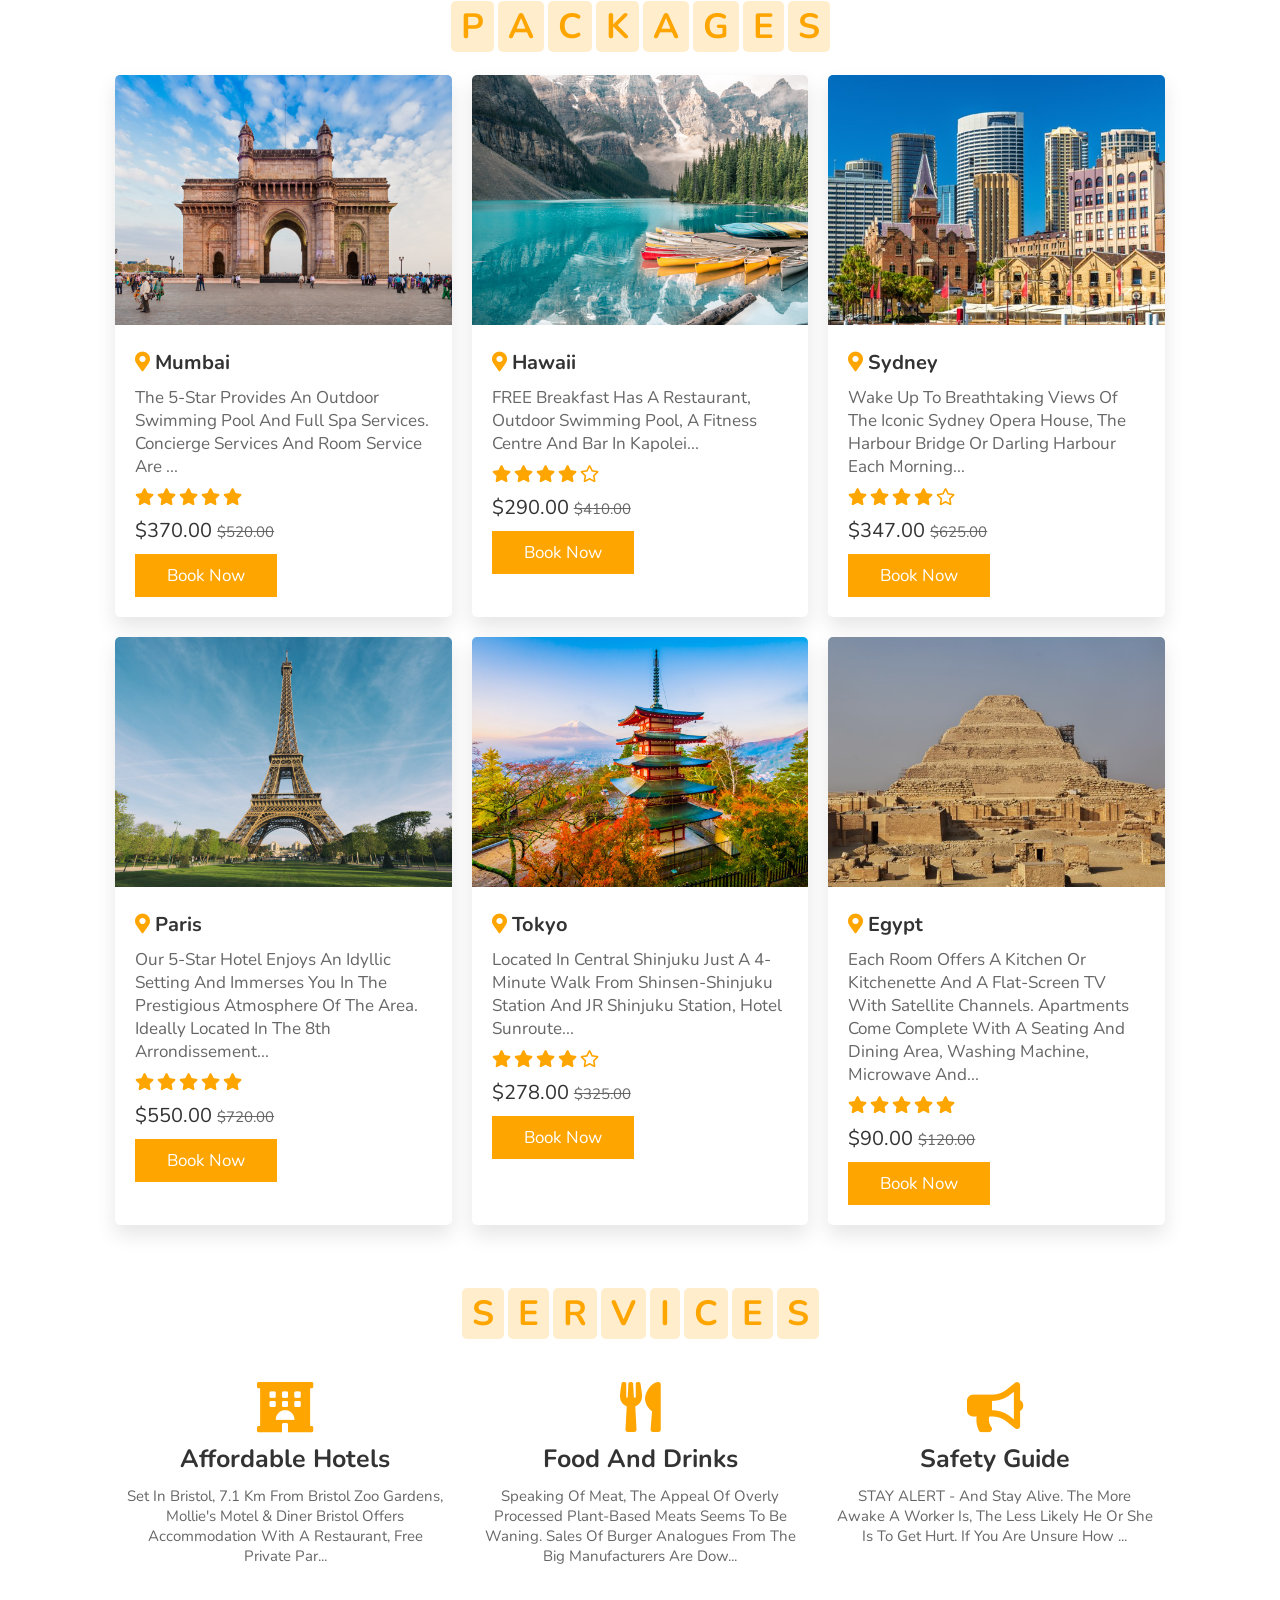
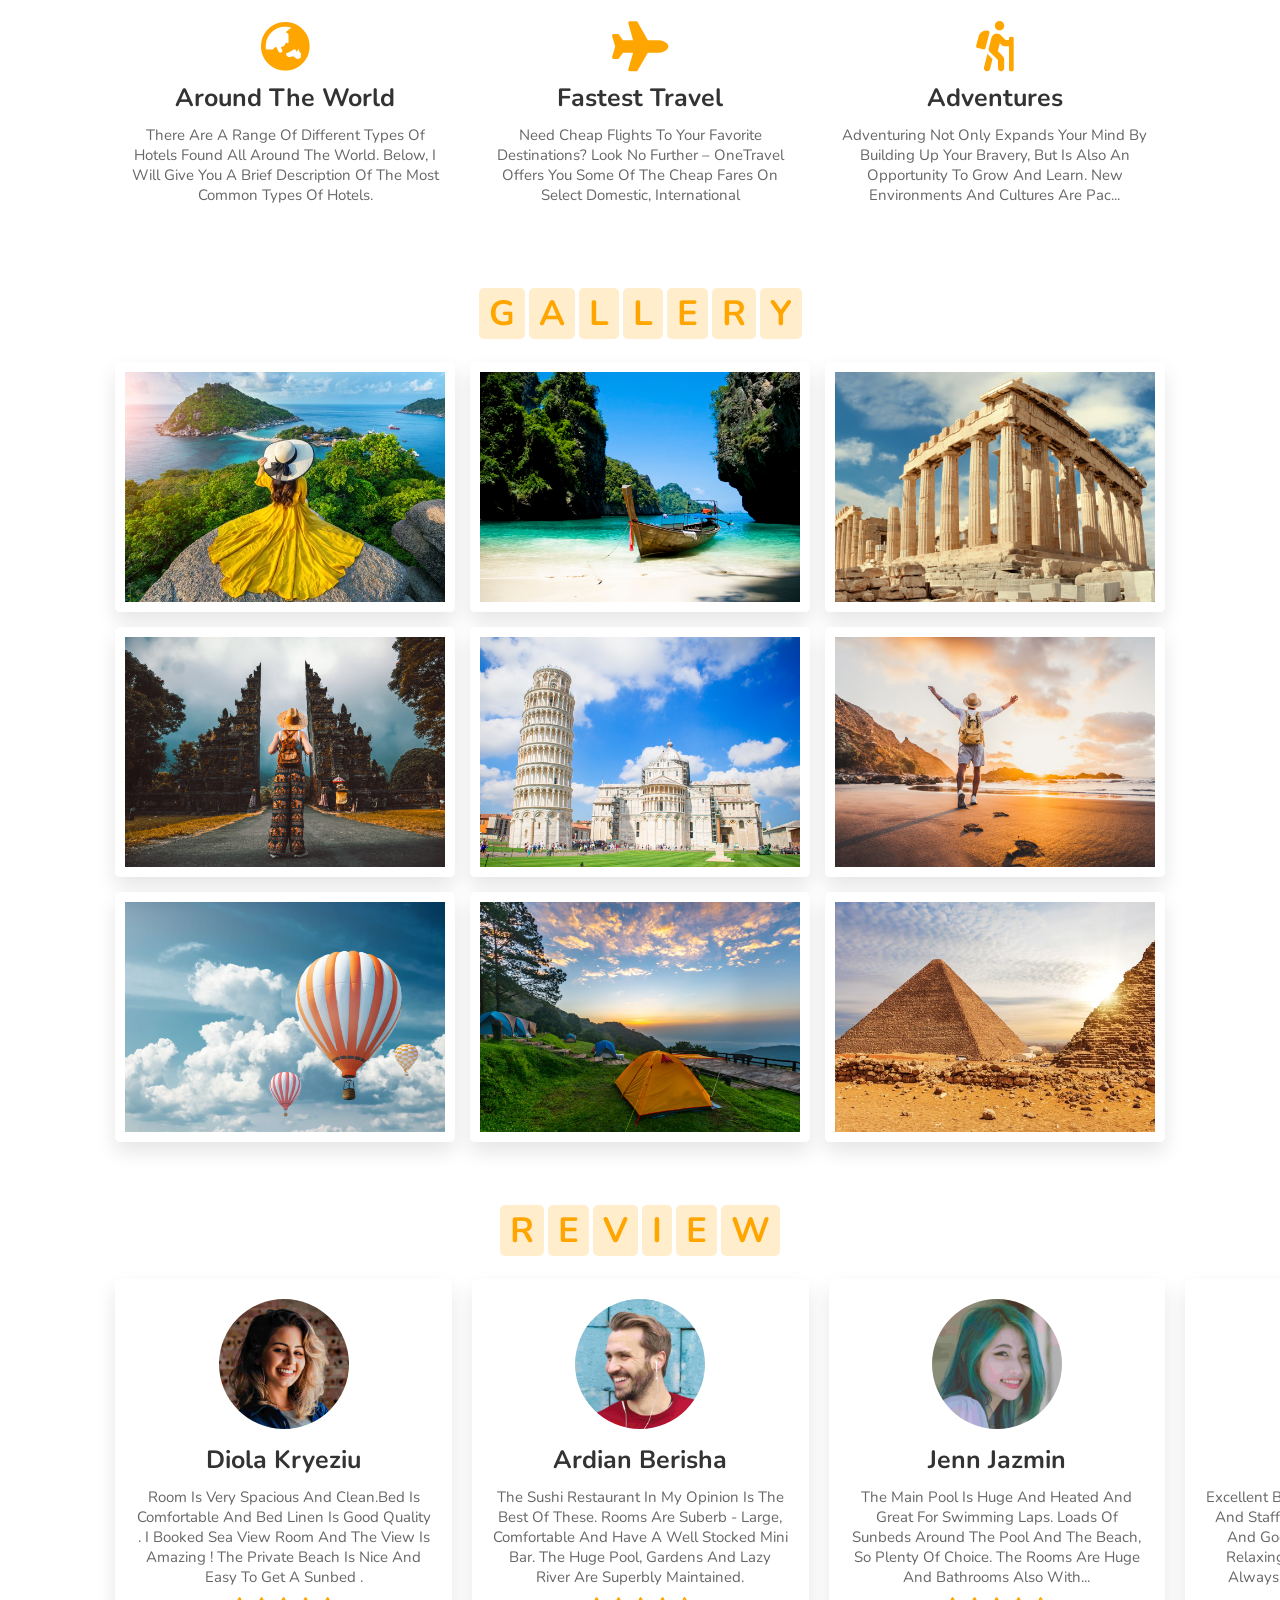
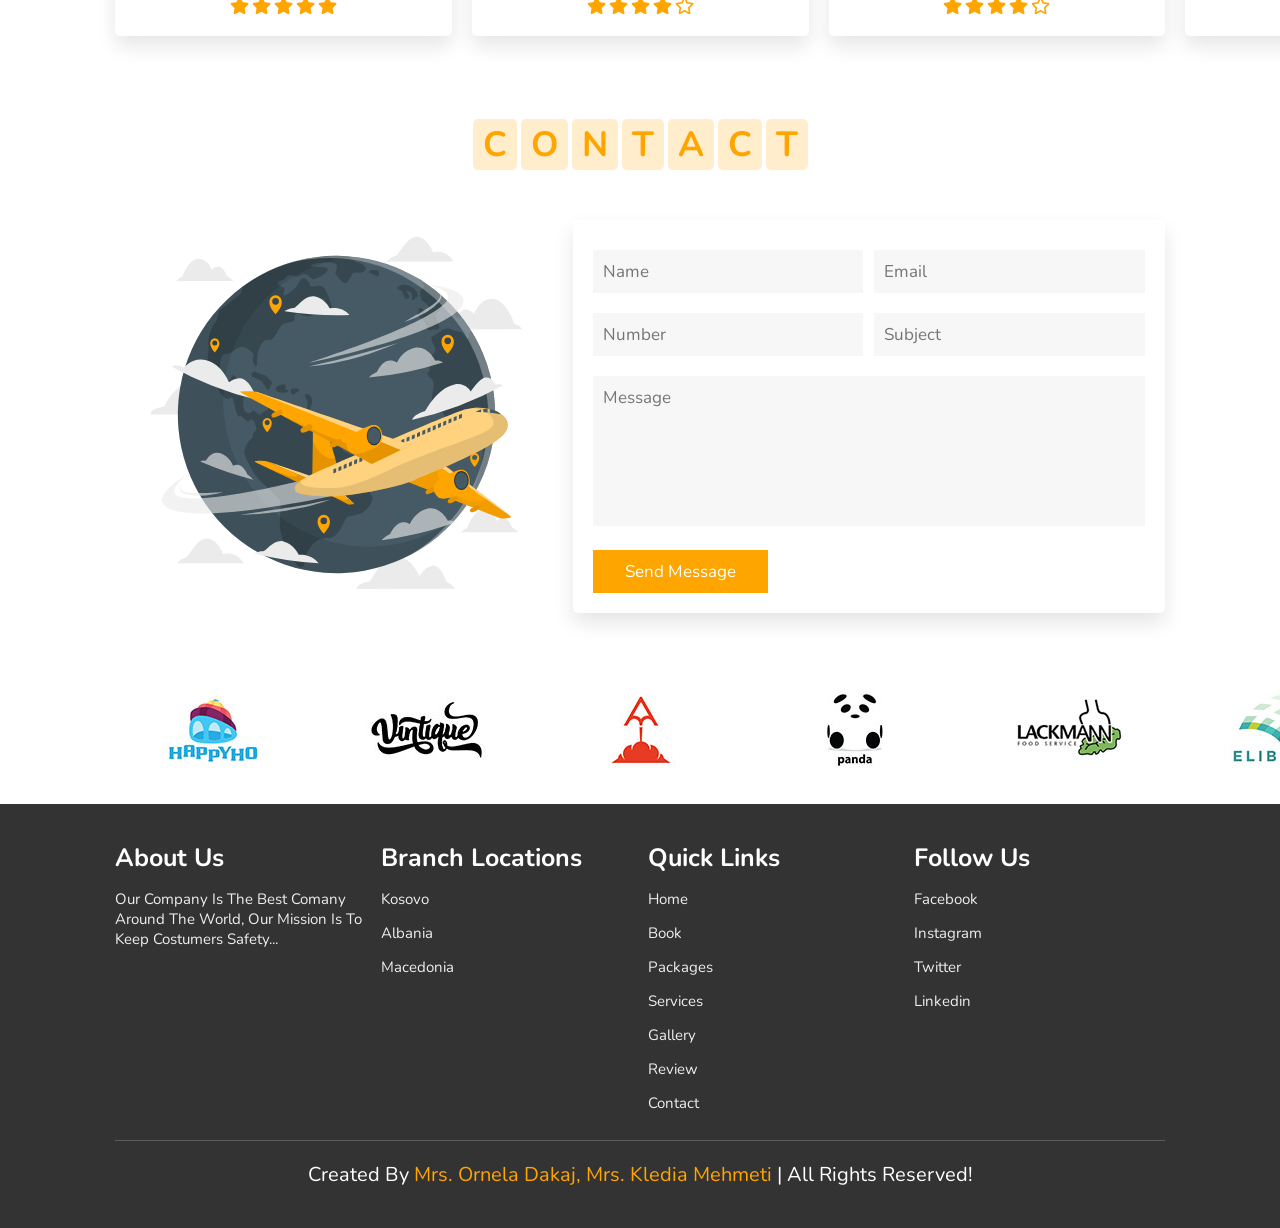
==== commit 4f174194: "'final'" ====
--- a/index.html
+++ b/index.html
@@ -245,7 +245,7 @@
         <div class="box">
             <img src="images/p-6.jpg" alt="">
             <div class="content">
-                <h3> <i class="fas fa-map-marker-alt"></i> eypt </h3>
+                <h3> <i class="fas fa-map-marker-alt"></i> egypt </h3>
                 <p>Each room offers a kitchen or kitchenette and a flat-screen TV with satellite channels. Apartments come complete with a seating and dining area, washing machine, microwave and...</p>
                 <div class="stars">
                     <i class="fas fa-star"></i>
